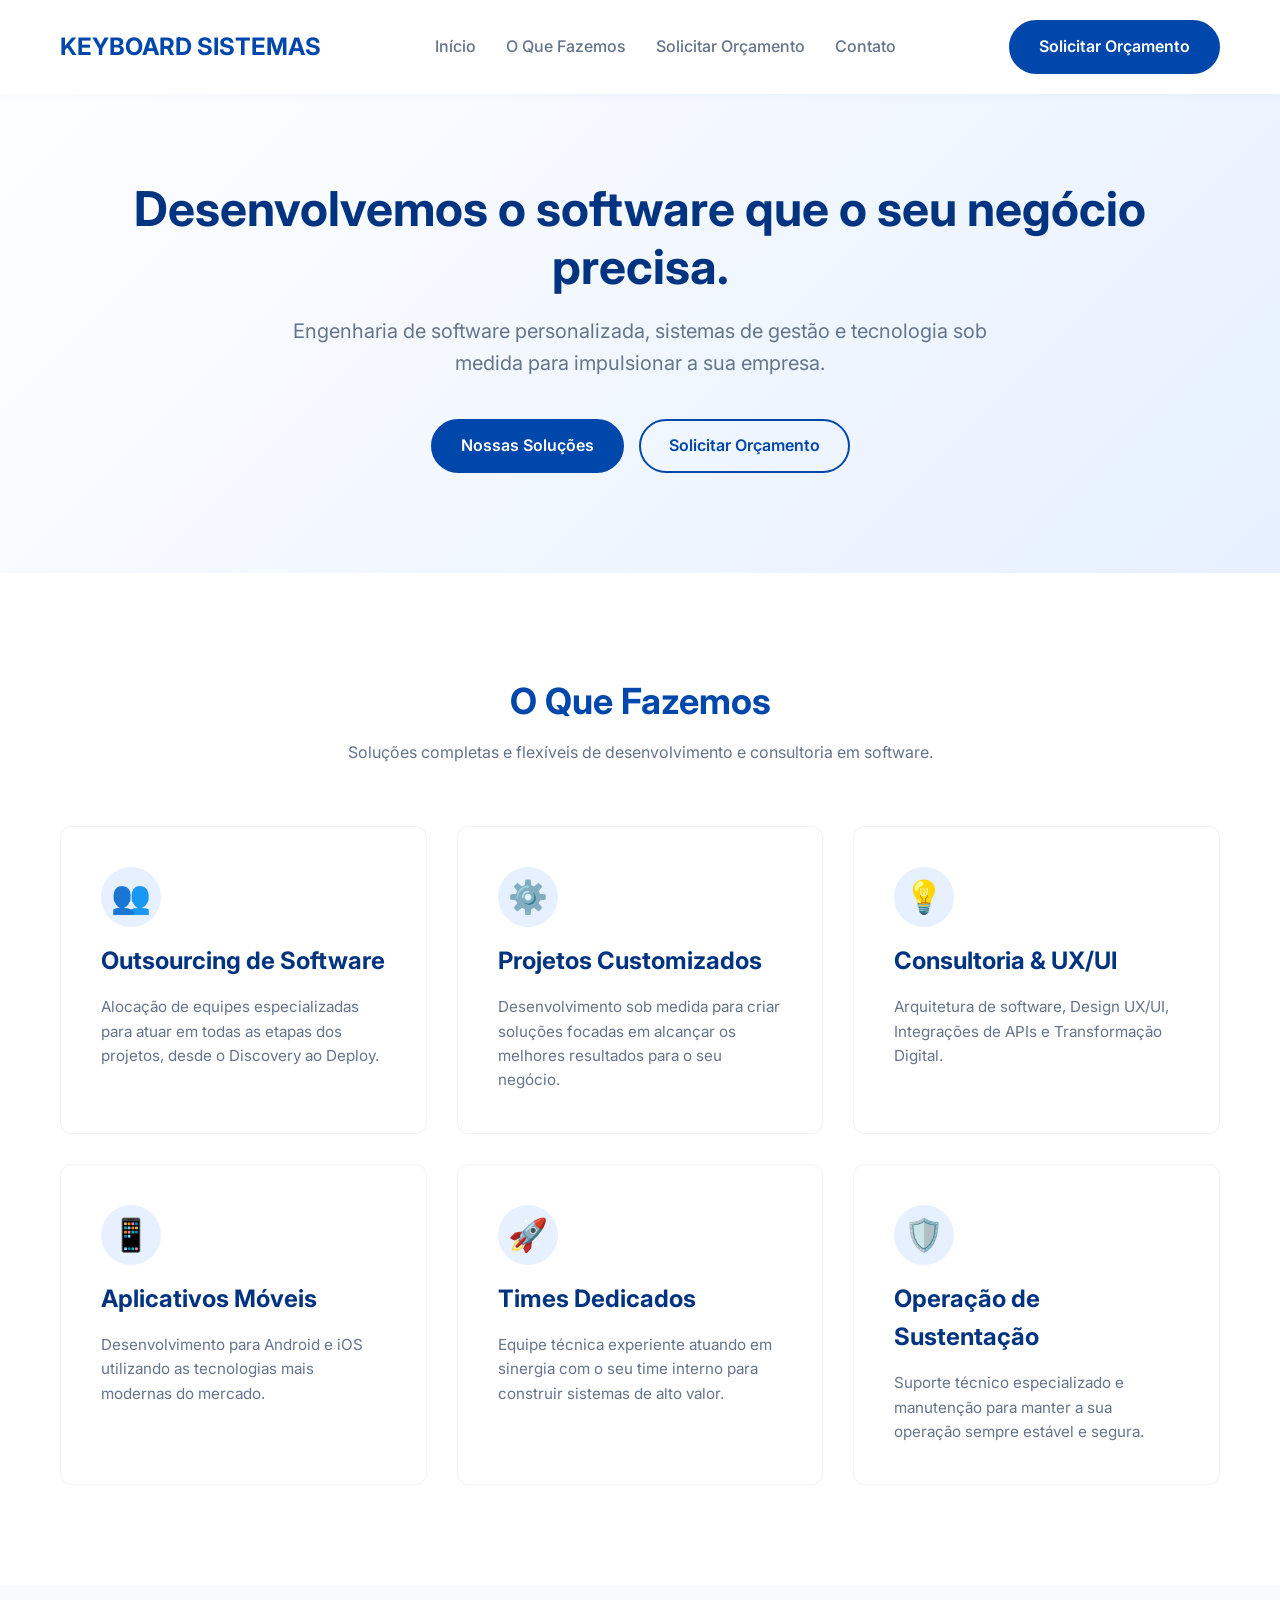
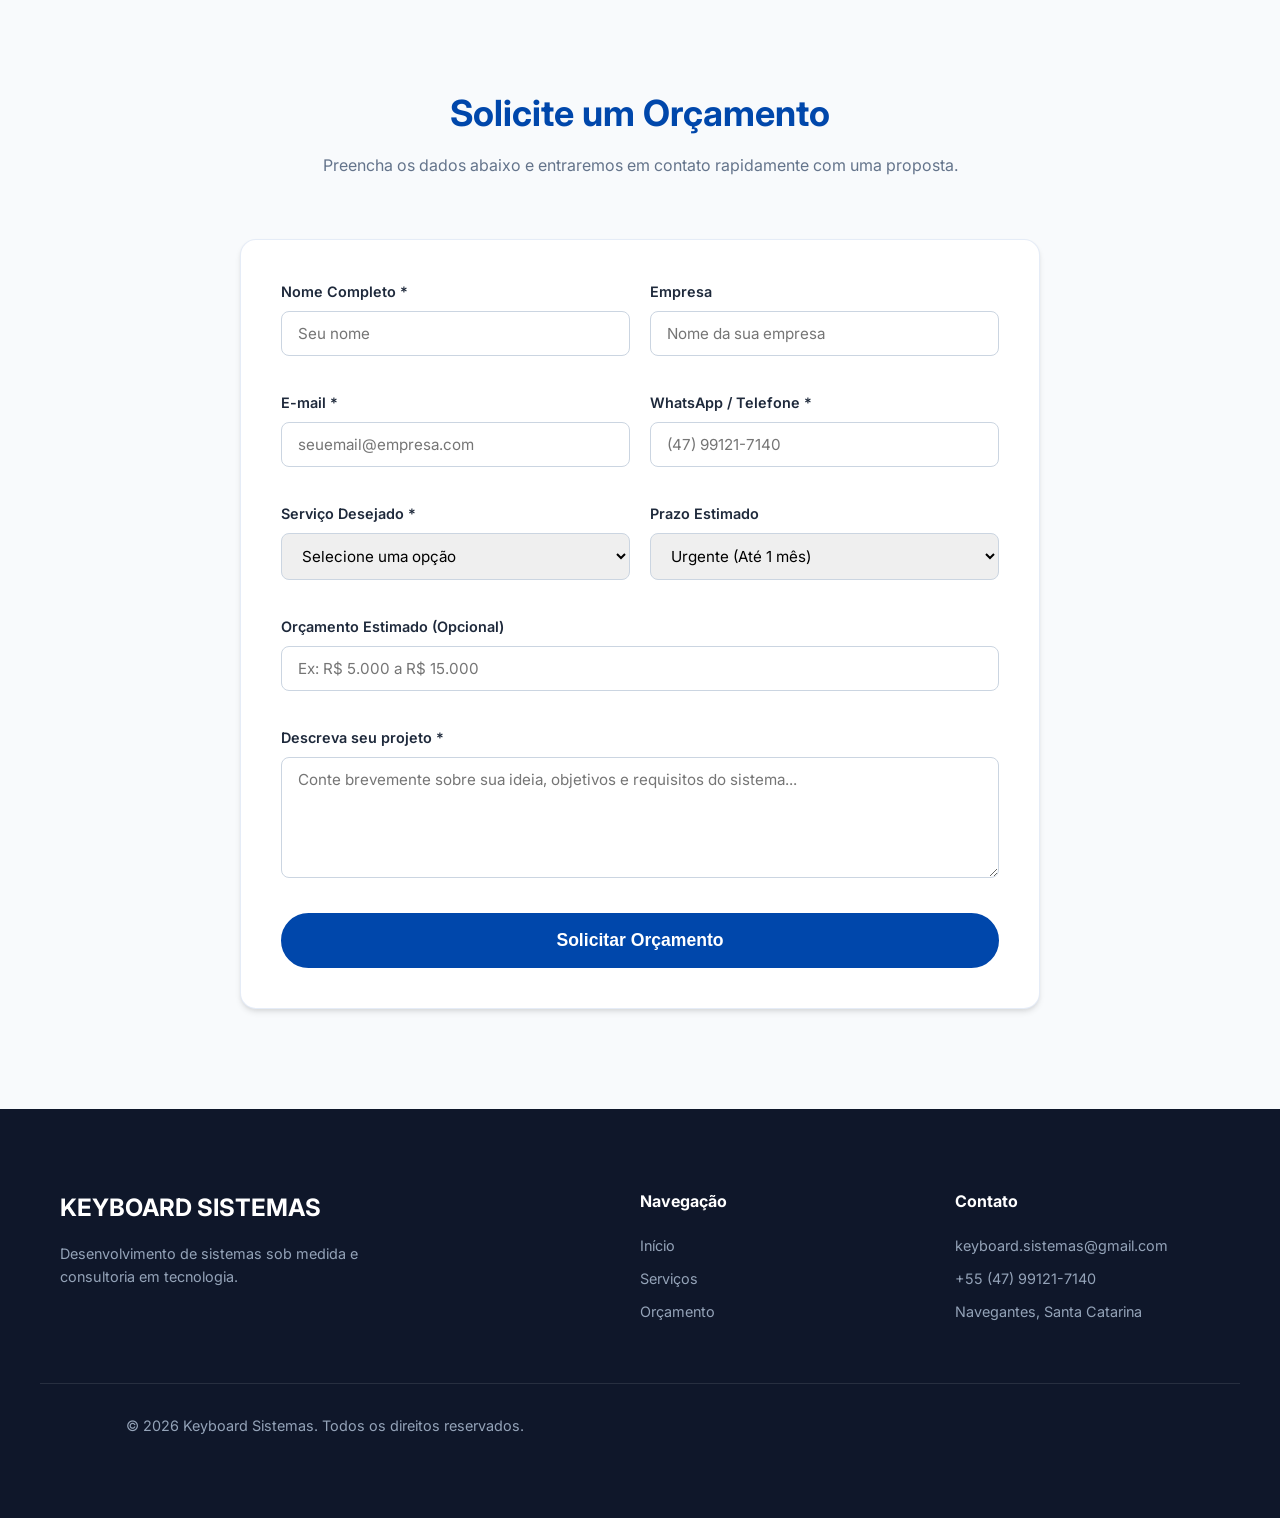
==== index.html @ e6716e38 "Update index.html" ====
<!DOCTYPE html>
<html lang="pt-BR">
<head>
    <meta charset="UTF-8">
    <meta name="viewport" content="width=device-width, initial-scale=1.0">
    <title>Keyboard Sistemas | Soluções em Software</title>
    <link href="https://fonts.googleapis.com/css2?family=Inter:wght@300;400;600;700&display=swap" rel="stylesheet">
    <style>
        :root {
            --primaria: #0047AB;
            --primaria-escura: #003380;
            --branca: #ffffff;
            --fundo-leve: #f8fafc;
            --texto-principal: #1e293b;
            --texto-secundario: #64748b;
            --sombra: 0 4px 6px -1px rgba(0, 0, 0, 0.1), 0 2px 4px -1px rgba(0, 0, 0, 0.06);
            --transicao: all 0.3s ease;
        }

        * { margin: 0; padding: 0; box-sizing: border-box; }
        html { scroll-behavior: smooth; }
        body { font-family: 'Inter', sans-serif; background-color: var(--branca); color: var(--texto-principal); line-height: 1.6; }
        a { text-decoration: none; color: inherit; transition: var(--transicao); }
        ul { list-style: none; }
        .container { max-width: 1200px; margin: 0 auto; padding: 0 20px; }

        /* Botões */
        .btn { display: inline-block; padding: 12px 28px; border-radius: 50px; font-weight: 600; text-align: center; cursor: pointer; transition: var(--transicao); border: none; }
        .btn-primario { background-color: var(--primaria); color: var(--branca); border: 2px solid var(--primaria); }
        .btn-primario:hover { background-color: var(--primaria-escura); border-color: var(--primaria-escura); transform: translateY(-2px); }
        .btn-secundario { background-color: transparent; color: var(--primaria); border: 2px solid var(--primaria); }
        .btn-secundario:hover { background-color: rgba(0, 71, 171, 0.05); }

        /* Header */
        header { background-color: var(--branca); padding: 20px 0; position: fixed; width: 100%; top: 0; z-index: 1000; box-shadow: 0 2px 10px rgba(0,0,0,0.03); }
        header .container { display: flex; justify-content: space-between; align-items: center; }
        .logo { font-size: 1.5rem; font-weight: 700; color: var(--primaria); }
        nav ul { display: flex; gap: 30px; }
        nav a { font-weight: 500; color: var(--texto-secundario); }
        nav a:hover { color: var(--primaria); }

        /* Hero */
        .hero { background: linear-gradient(135deg, var(--branca) 0%, #e6f0ff 100%); padding: 180px 0 100px; text-align: center; }
        .hero h1 { font-size: 3rem; font-weight: 700; color: var(--primaria-escura); margin-bottom: 20px; line-height: 1.2; }
        .hero p { font-size: 1.25rem; color: var(--texto-secundario); max-width: 700px; margin: 0 auto 40px; }
        .hero-btns { display: flex; gap: 15px; justify-content: center; }

        /* Serviços */
        .servicos { padding: 100px 0; }
        .section-header { text-align: center; margin-bottom: 60px; }
        .section-header h2 { font-size: 2.25rem; color: var(--primaria); margin-bottom: 10px; }
        .section-header p { color: var(--texto-secundario); }
        .servicos-grid { display: grid; grid-template-columns: repeat(auto-fit, minmax(300px, 1fr)); gap: 30px; }
        .servico-card { background-color: var(--branca); padding: 40px; border-radius: 12px; border: 1px solid rgba(0,0,0,0.05); transition: var(--transicao); }
        .servico-card:hover { box-shadow: var(--sombra); transform: translateY(-5px); border-color: var(--primaria); }
        .servico-card h3 { font-size: 1.5rem; color: var(--primaria-escura); margin-bottom: 15px; }
        .servico-card p { color: var(--texto-secundario); font-size: 0.95rem; }
        .icon-box { font-size: 2rem; margin-bottom: 15px; background: #e6f0ff; width: 60px; height: 60px; display: flex; align-items: center; justify-content: center; border-radius: 50%; }

        /* Formulário de Orçamento */
        .orcamento-section { background-color: var(--fundo-leve); padding: 100px 0; }
        .form-container { background: var(--branca); padding: 40px; border-radius: 16px; box-shadow: var(--sombra); max-width: 800px; margin: 0 auto; border: 1px solid rgba(0, 71, 171, 0.1); }
        .form-grid { display: grid; grid-template-columns: repeat(auto-fit, minmax(280px, 1fr)); gap: 20px; margin-bottom: 20px; }
        .form-group { display: flex; flex-direction: column; margin-bottom: 15px; }
        .form-group.full-width { grid-column: 1 / -1; }
        .form-group label { font-size: 0.9rem; font-weight: 600; color: var(--texto-principal); margin-bottom: 8px; }
        .form-group input, .form-group select, .form-group textarea { width: 100%; padding: 12px 16px; border: 1px solid #cbd5e1; border-radius: 8px; font-family: inherit; font-size: 0.95rem; outline: none; transition: var(--transicao); }
        .form-group input:focus, .form-group select:focus, .form-group textarea:focus { border-color: var(--primaria); box-shadow: 0 0 0 3px rgba(0, 71, 171, 0.15); }
        .btn-submit { width: 100%; padding: 15px; font-size: 1.1rem; }

        /* Rodapé */
        footer { background-color: #0f172a; padding: 80px 0 30px; color: #94a3b8; font-size: 0.9rem; }
        footer .container { display: grid; grid-template-columns: 2fr 1fr 1fr; gap: 50px; margin-bottom: 50px; }
        .footer-col h4 { color: var(--branca); margin-bottom: 20px; font-size: 1rem; }
        .footer-col ul li { margin-bottom: 10px; }
        .footer-col a:hover { color: var(--branca); }
        .copy { text-align: center; border-top: 1px solid rgba(255,255,255,0.1); padding-top: 30px; }

        @media (max-width: 768px) {
            .hero h1 { font-size: 2.25rem; }
            nav { display: none; }
            footer .container { grid-template-columns: 1fr; gap: 30px; text-align: center; }
        }
    </style>
</head>
<body>

    <!-- CABEÇALHO -->
    <header>
        <div class="container">
            <a href="#" class="logo">KEYBOARD SISTEMAS</a>
            <nav>
                <ul>
                    <li><a href="#inicio">Início</a></li>
                    <li><a href="#servicos">O Que Fazemos</a></li>
                    <li><a href="#orcamento">Solicitar Orçamento</a></li>
                    <li><a href="#contato">Contato</a></li>
                </ul>
            </nav>
            <a href="#orcamento" class="btn btn-primario">Solicitar Orçamento</a>
        </div>
    </header>

    <!-- HERO SECTION -->
    <section id="inicio" class="hero">
        <div class="container">
            <h1>Desenvolvemos o software que o seu negócio precisa.</h1>
            <p>Engenharia de software personalizada, sistemas de gestão e tecnologia sob medida para impulsionar a sua empresa.</p>
            <div class="hero-btns">
                <a href="#servicos" class="btn btn-primario">Nossas Soluções</a>
                <a href="#orcamento" class="btn btn-secundario">Solicitar Orçamento</a>
            </div>
        </div>
    </section>

    <!-- SERVIÇOS -->
    <section id="servicos" class="servicos">
        <div class="container">
            <div class="section-header">
                <h2>O Que Fazemos</h2>
                <p>Soluções completas e flexíveis de desenvolvimento e consultoria em software.</p>
            </div>
            <div class="servicos-grid">
                <div class="servico-card">
                    <div class="icon-box">👥</div>
                    <h3>Outsourcing de Software</h3>
                    <p>Alocação de equipes especializadas para atuar em todas as etapas dos projetos, desde o Discovery ao Deploy.</p>
                </div>
                <div class="servico-card">
                    <div class="icon-box">⚙️</div>
                    <h3>Projetos Customizados</h3>
                    <p>Desenvolvimento sob medida para criar soluções focadas em alcançar os melhores resultados para o seu negócio.</p>
                </div>
                <div class="servico-card">
                    <div class="icon-box">💡</div>
                    <h3>Consultoria & UX/UI</h3>
                    <p>Arquitetura de software, Design UX/UI, Integrações de APIs e Transformação Digital.</p>
                </div>
                <div class="servico-card">
                    <div class="icon-box">📱</div>
                    <h3>Aplicativos Móveis</h3>
                    <p>Desenvolvimento para Android e iOS utilizando as tecnologias mais modernas do mercado.</p>
                </div>
                <div class="servico-card">
                    <div class="icon-box">🚀</div>
                    <h3>Times Dedicados</h3>
                    <p>Equipe técnica experiente atuando em sinergia com o seu time interno para construir sistemas de alto valor.</p>
                </div>
                <div class="servico-card">
                    <div class="icon-box">🛡️</div>
                    <h3>Operação de Sustentação</h3>
                    <p>Suporte técnico especializado e manutenção para manter a sua operação sempre estável e segura.</p>
                </div>
            </div>
        </div>
    </section>

    <!-- FORMULÁRIO DE ORÇAMENTO -->
    <section id="orcamento" class="orcamento-section">
        <div class="container">
            <div class="section-header">
                <h2>Solicite um Orçamento</h2>
                <p>Preencha os dados abaixo e entraremos em contato rapidamente com uma proposta.</p>
            </div>
            
            <div class="form-container">
                <!-- FORMULÁRIO INTEGRADO COM FORMSUBMIT -->
                <form id="contactForm" action="https://formsubmit.co/keyboard.sistemas@gmail.com" method="POST">
                    
                    <!-- Configurações do FormSubmit -->
                    <input type="hidden" name="_subject" value="Novo Orçamento - Keyboard Sistemas">
                    <input type="hidden" name="_next" value="https://SEU-USUARIO.github.io/REPOSITORIO/obrigado.html">
                    <input type="hidden" name="_captcha" value="false">
                    <!-- Proteção contra Spam (Honeypot) -->
                    <input type="text" name="_honey" style="display:none">

                    <div class="form-grid">
                        <div class="form-group">
                            <label for="nome">Nome Completo *</label>
                            <input type="text" id="nome" name="Nome" required placeholder="Seu nome">
                        </div>

                        <div class="form-group">
                            <label for="empresa">Empresa</label>
                            <input type="text" id="empresa" name="Empresa" placeholder="Nome da sua empresa">
                        </div>

                        <div class="form-group">
                            <label for="email">E-mail *</label>
                            <input type="email" id="email" name="Email" required placeholder="seuemail@empresa.com">
                        </div>

                        <div class="form-group">
                            <label for="whatsapp">WhatsApp / Telefone *</label>
                            <input type="tel" id="whatsapp" name="WhatsApp" required placeholder="(47) 99121-7140">
                        </div>

                        <div class="form-group">
                            <label for="servico">Serviço Desejado *</label>
                            <select id="servico" name="Servico_Desejado" required>
                                <option value="" disabled selected>Selecione uma opção</option>
                                <option value="Outsourcing de Software">Outsourcing de Software</option>
                                <option value="Projetos Customizados">Projetos Customizados</option>
                                <option value="Consultoria & UX/UI">Consultoria & UX/UI</option>
                                <option value="Aplicativos Móveis">Aplicativos Móveis</option>
                                <option value="Times Dedicados">Times Dedicados</option>
                                <option value="Operação de Sustentação">Operação de Sustentação</option>
                            </select>
                        </div>

                        <div class="form-group">
                            <label for="prazo">Prazo Estimado</label>
                            <select id="prazo" name="Prazo">
                                <option value="Urgente (Até 1 mês)">Urgente (Até 1 mês)</option>
                                <option value="1 a 3 meses">1 a 3 meses</option>
                                <option value="Mais de 3 meses">Mais de 3 meses</option>
                                <option value="Ainda estou avaliando">Ainda estou avaliando</option>
                            </select>
                        </div>

                        <div class="form-group full-width">
                            <label for="orcamento_estimado">Orçamento Estimado (Opcional)</label>
                            <input type="text" id="orcamento_estimado" name="Orcamento_Estimado" placeholder="Ex: R$ 5.000 a R$ 15.000">
                        </div>

                        <div class="form-group full-width">
                            <label for="descricao">Descreva seu projeto *</label>
                            <textarea id="descricao" name="Descricao_Projeto" rows="5" required placeholder="Conte brevemente sobre sua ideia, objetivos e requisitos do sistema..."></textarea>
                        </div>
                    </div>

                    <button type="submit" id="submitBtn" class="btn btn-primario btn-submit">Solicitar Orçamento</button>
                </form>
            </div>
        </div>
    </section>

    <!-- RODAPÉ -->
    <footer id="contato">
        <div class="container">
            <div class="footer-col">
                <a href="#" class="logo" style="color:#fff;">KEYBOARD SISTEMAS</a>
                <p style="margin-top: 15px; max-width: 300px;">Desenvolvimento de sistemas sob medida e consultoria em tecnologia.</p>
            </div>
            <div class="footer-col">
                <h4>Navegação</h4>
                <ul>
                    <li><a href="#inicio">Início</a></li>
                    <li><a href="#servicos">Serviços</a></li>
                    <li><a href="#orcamento">Orçamento</a></li>
                </ul>
            </div>
            <div class="footer-col">
                <h4>Contato</h4>
                <ul>
                    <li>keyboard.sistemas@gmail.com</li>
                    <li>+55 (47) 99121-7140</li>
                    <li>Navegantes, Santa Catarina</li>
                </ul>
            </div>
        </div>
        <div class="copy container">
            <p>&copy; 2026 Keyboard Sistemas. Todos os direitos reservados.</p>
        </div>
    </footer>

    <!-- SCRIPT DE ENVIO -->
    <script>
        const form = document.getElementById('contactForm');
        const submitBtn = document.getElementById('submitBtn');

        form.addEventListener('submit', function() {
            submitBtn.innerText = 'Enviando...';
            submitBtn.disabled = true;
            submitBtn.style.opacity = '0.7';
        });
    </script>
</body>
</html>
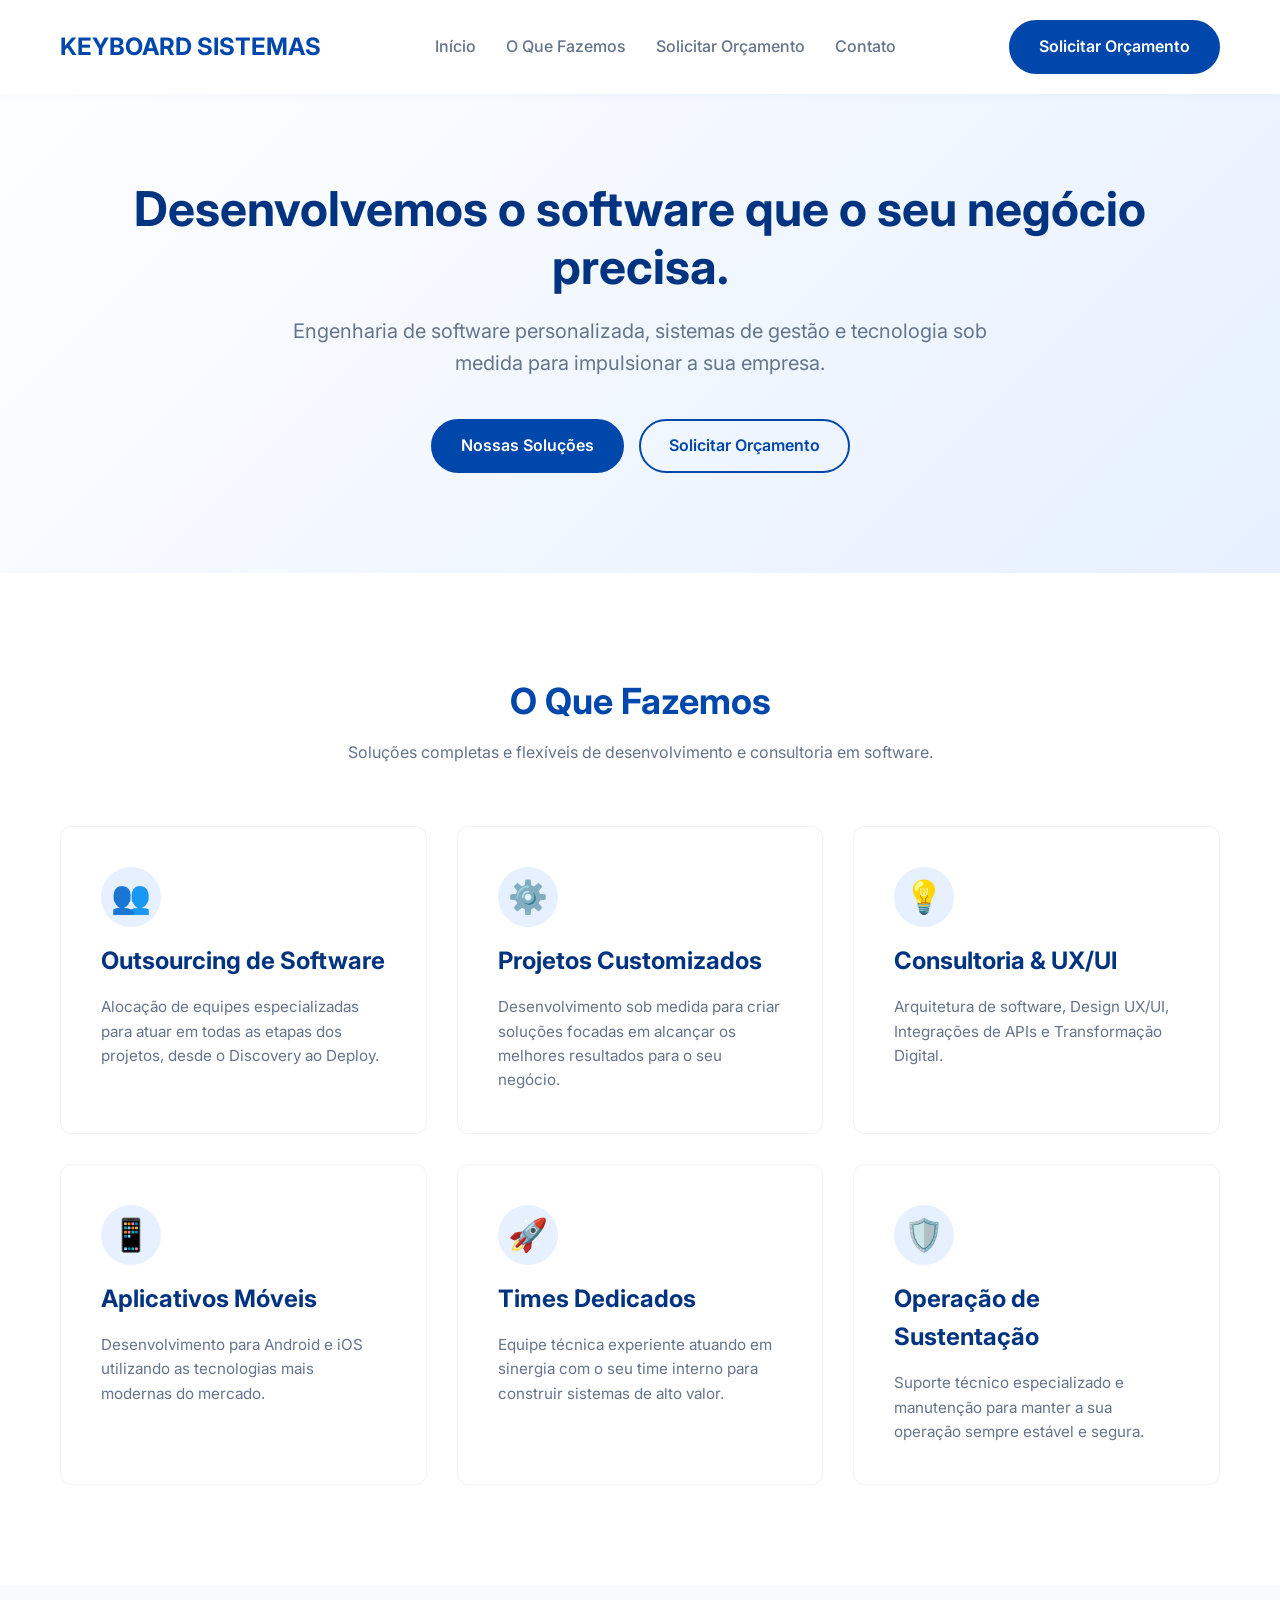
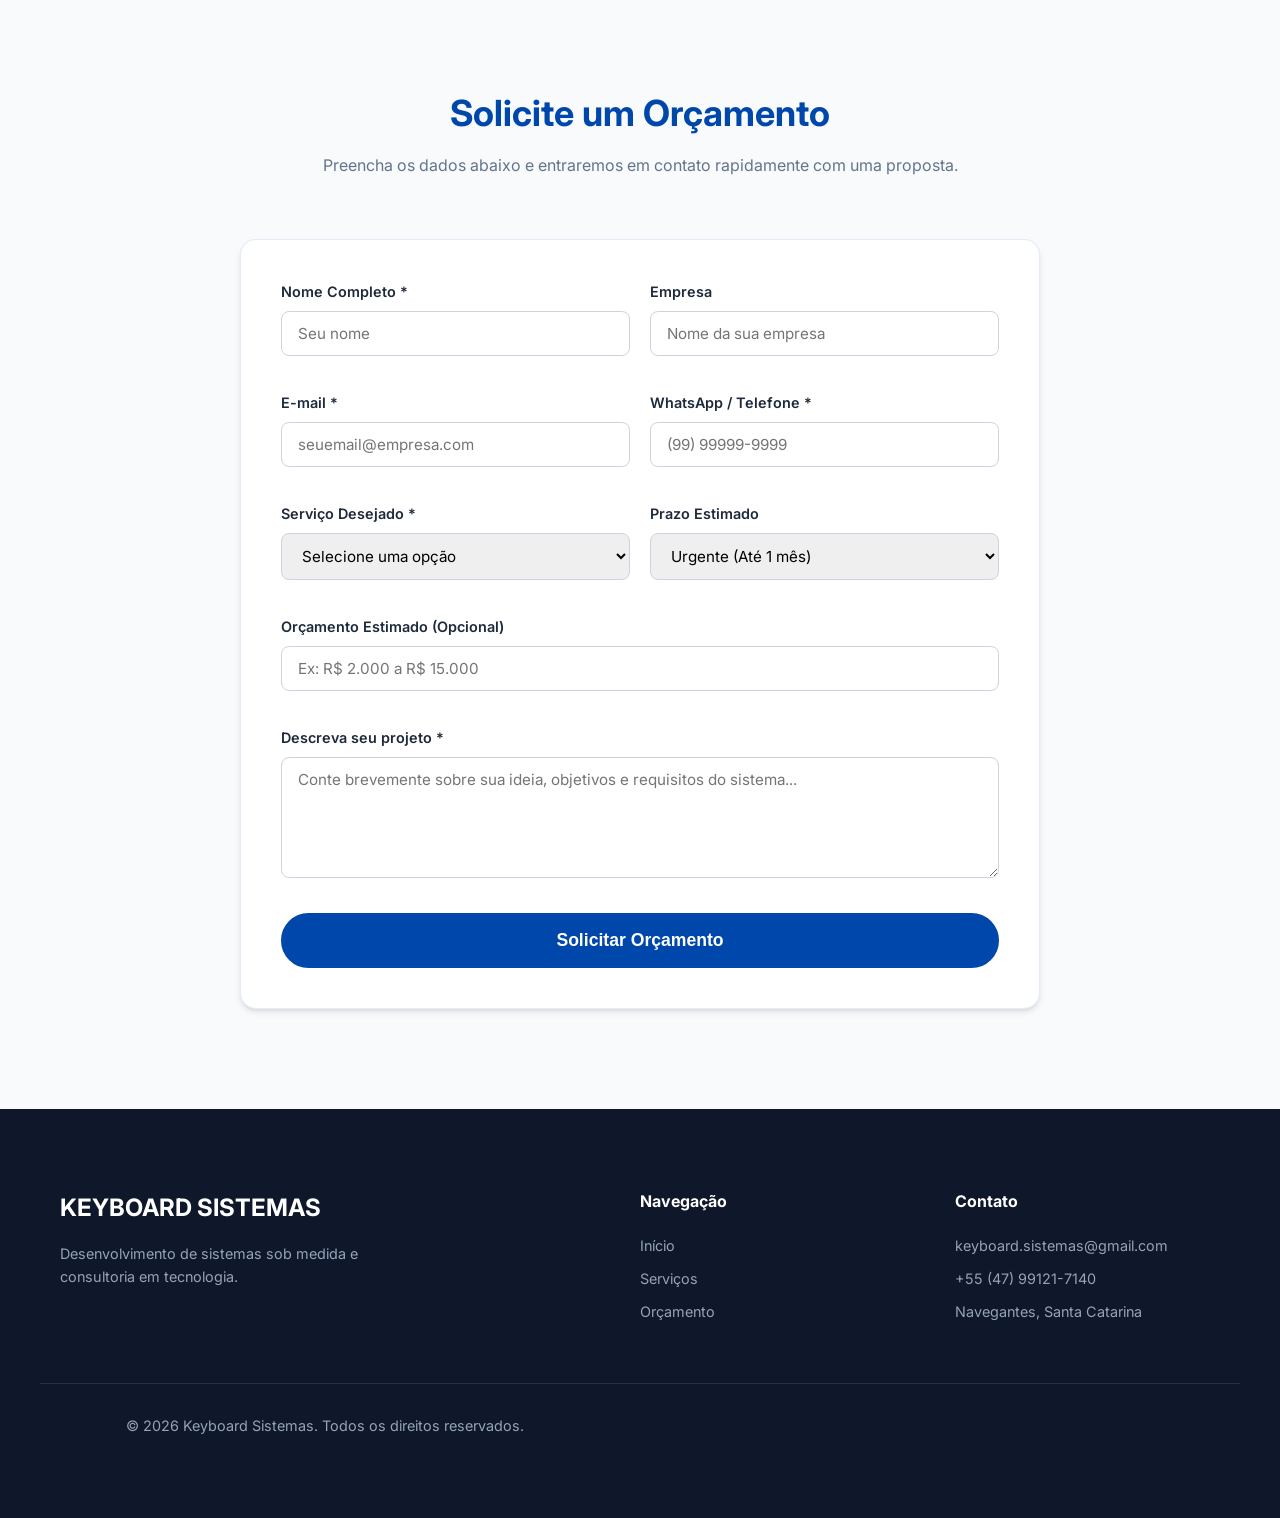
==== commit 693a393b: "Update index.html" ====
--- a/index.html
+++ b/index.html
@@ -192,7 +192,7 @@
 
                         <div class="form-group">
                             <label for="whatsapp">WhatsApp / Telefone *</label>
-                            <input type="tel" id="whatsapp" name="WhatsApp" required placeholder="(47) 99121-7140">
+                            <input type="tel" id="whatsapp" name="WhatsApp" required placeholder="(99) 99999-9999">
                         </div>
 
                         <div class="form-group">
@@ -220,7 +220,7 @@
 
                         <div class="form-group full-width">
                             <label for="orcamento_estimado">Orçamento Estimado (Opcional)</label>
-                            <input type="text" id="orcamento_estimado" name="Orcamento_Estimado" placeholder="Ex: R$ 5.000 a R$ 15.000">
+                            <input type="text" id="orcamento_estimado" name="Orcamento_Estimado" placeholder="Ex: R$ 2.000 a R$ 15.000">
                         </div>
 
                         <div class="form-group full-width">
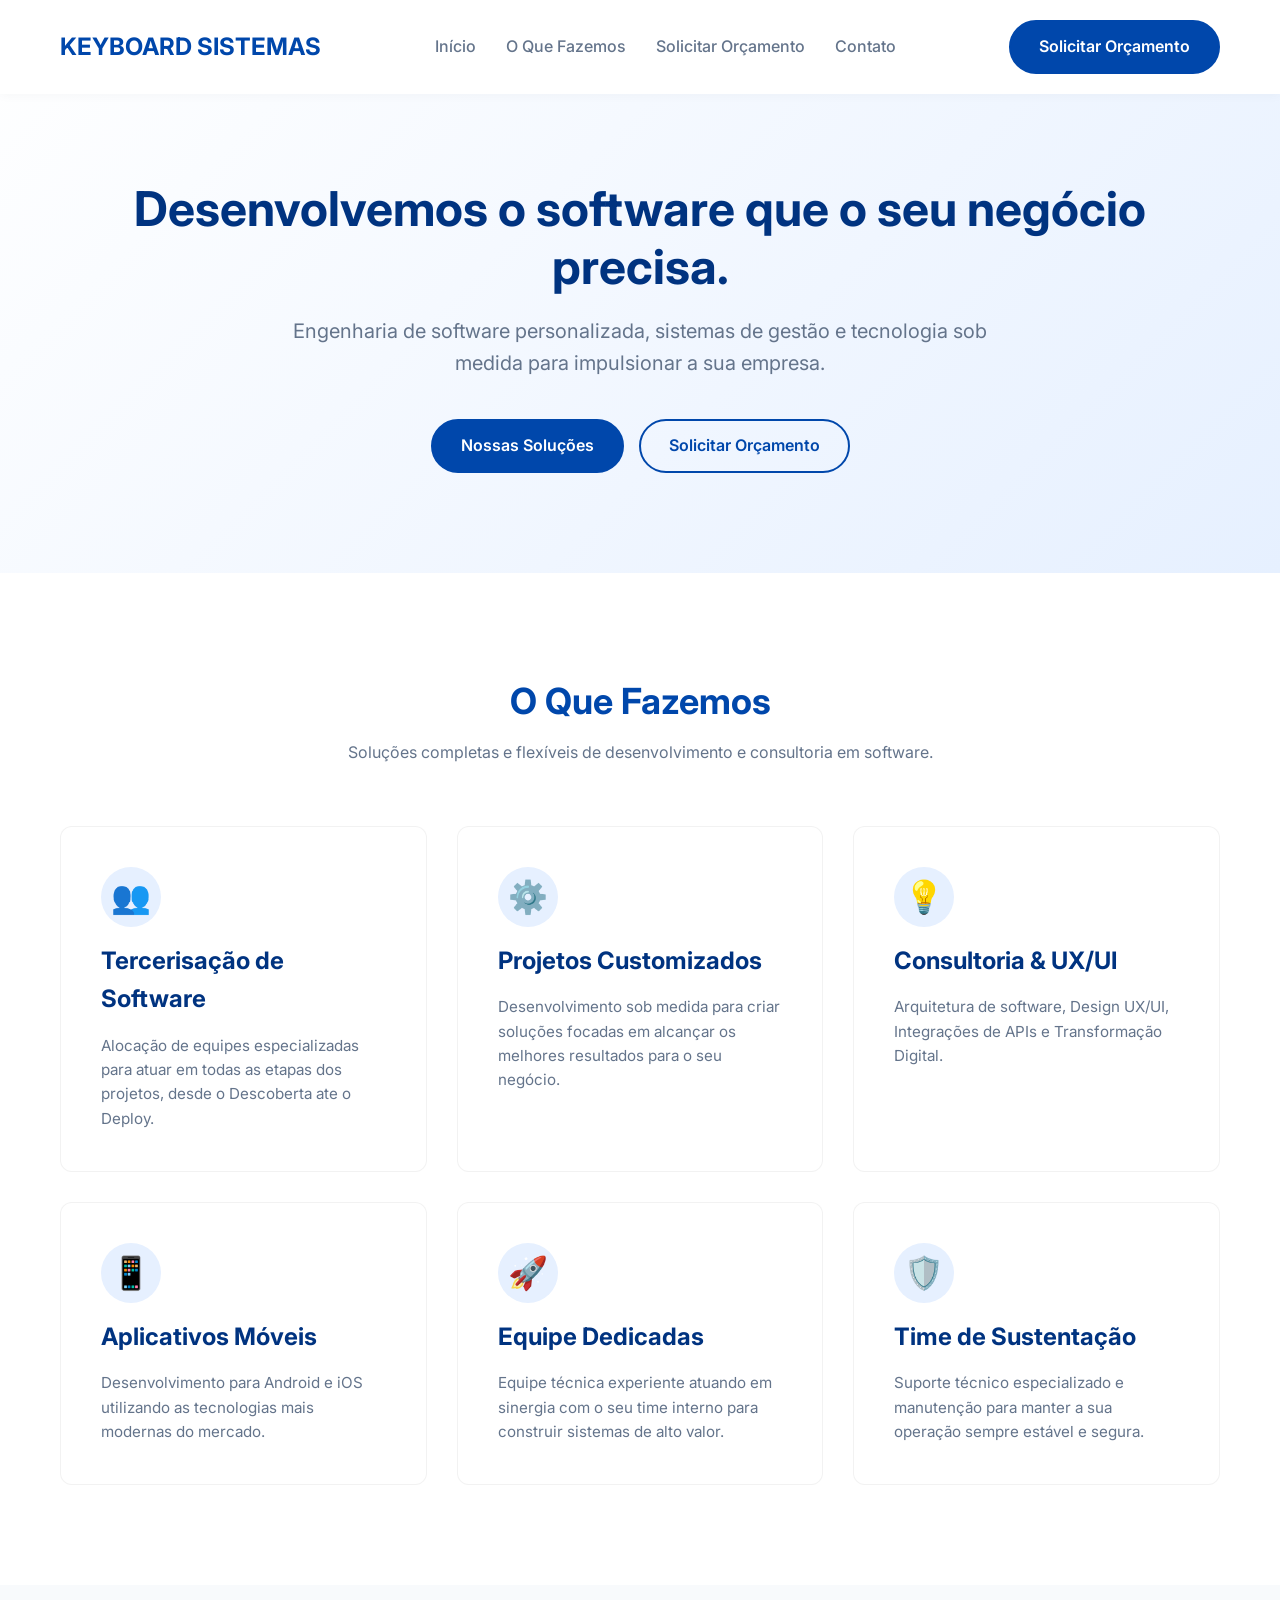
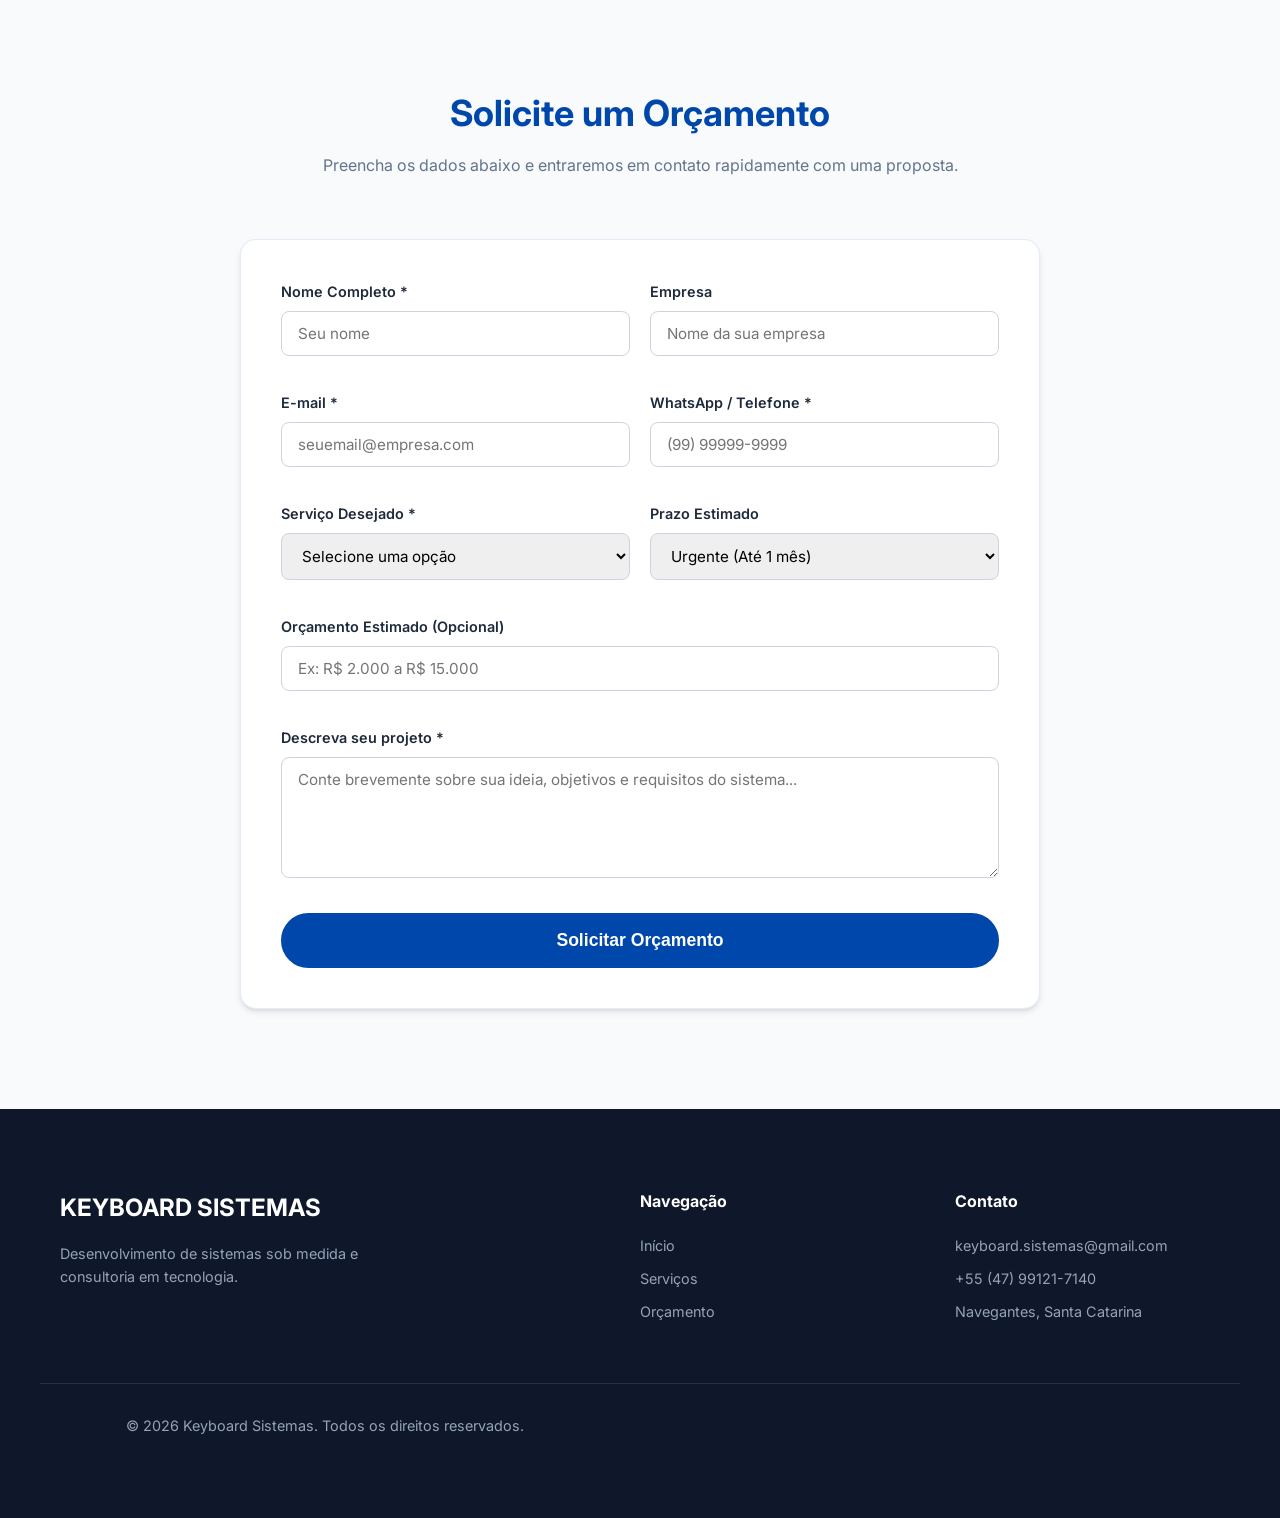
==== commit d7b7d6c7: "Update index.html" ====
--- a/index.html
+++ b/index.html
@@ -123,8 +123,8 @@
             <div class="servicos-grid">
                 <div class="servico-card">
                     <div class="icon-box">👥</div>
-                    <h3>Outsourcing de Software</h3>
-                    <p>Alocação de equipes especializadas para atuar em todas as etapas dos projetos, desde o Discovery ao Deploy.</p>
+                    <h3>Tercerisação de Software</h3>
+                    <p>Alocação de equipes especializadas para atuar em todas as etapas dos projetos, desde o Descoberta ate o Deploy.</p>
                 </div>
                 <div class="servico-card">
                     <div class="icon-box">⚙️</div>
@@ -143,12 +143,12 @@
                 </div>
                 <div class="servico-card">
                     <div class="icon-box">🚀</div>
-                    <h3>Times Dedicados</h3>
+                    <h3>Equipe Dedicadas</h3>
                     <p>Equipe técnica experiente atuando em sinergia com o seu time interno para construir sistemas de alto valor.</p>
                 </div>
                 <div class="servico-card">
                     <div class="icon-box">🛡️</div>
-                    <h3>Operação de Sustentação</h3>
+                    <h3>Time de Sustentação</h3>
                     <p>Suporte técnico especializado e manutenção para manter a sua operação sempre estável e segura.</p>
                 </div>
             </div>
@@ -169,7 +169,7 @@
                     
                     <!-- Configurações do FormSubmit -->
                     <input type="hidden" name="_subject" value="Novo Orçamento - Keyboard Sistemas">
-                    <input type="hidden" name="_next" value="https://SEU-USUARIO.github.io/REPOSITORIO/obrigado.html">
+                    <input type="hidden" name="_next" value="https://rodrigokeyboard.github.io/keyboard-sistemas/obrigado.html">
                     <input type="hidden" name="_captcha" value="false">
                     <!-- Proteção contra Spam (Honeypot) -->
                     <input type="text" name="_honey" style="display:none">
@@ -199,12 +199,12 @@
                             <label for="servico">Serviço Desejado *</label>
                             <select id="servico" name="Servico_Desejado" required>
                                 <option value="" disabled selected>Selecione uma opção</option>
-                                <option value="Outsourcing de Software">Outsourcing de Software</option>
+                                <option value="Tercerização de Software">Tercerização de Software</option>
                                 <option value="Projetos Customizados">Projetos Customizados</option>
                                 <option value="Consultoria & UX/UI">Consultoria & UX/UI</option>
                                 <option value="Aplicativos Móveis">Aplicativos Móveis</option>
-                                <option value="Times Dedicados">Times Dedicados</option>
-                                <option value="Operação de Sustentação">Operação de Sustentação</option>
+                                <option value="Criaçao de Site">Criaçao de site</option>
+                                <option value="Time de Sustentação">Time de Sustentação</option>
                             </select>
                         </div>
 
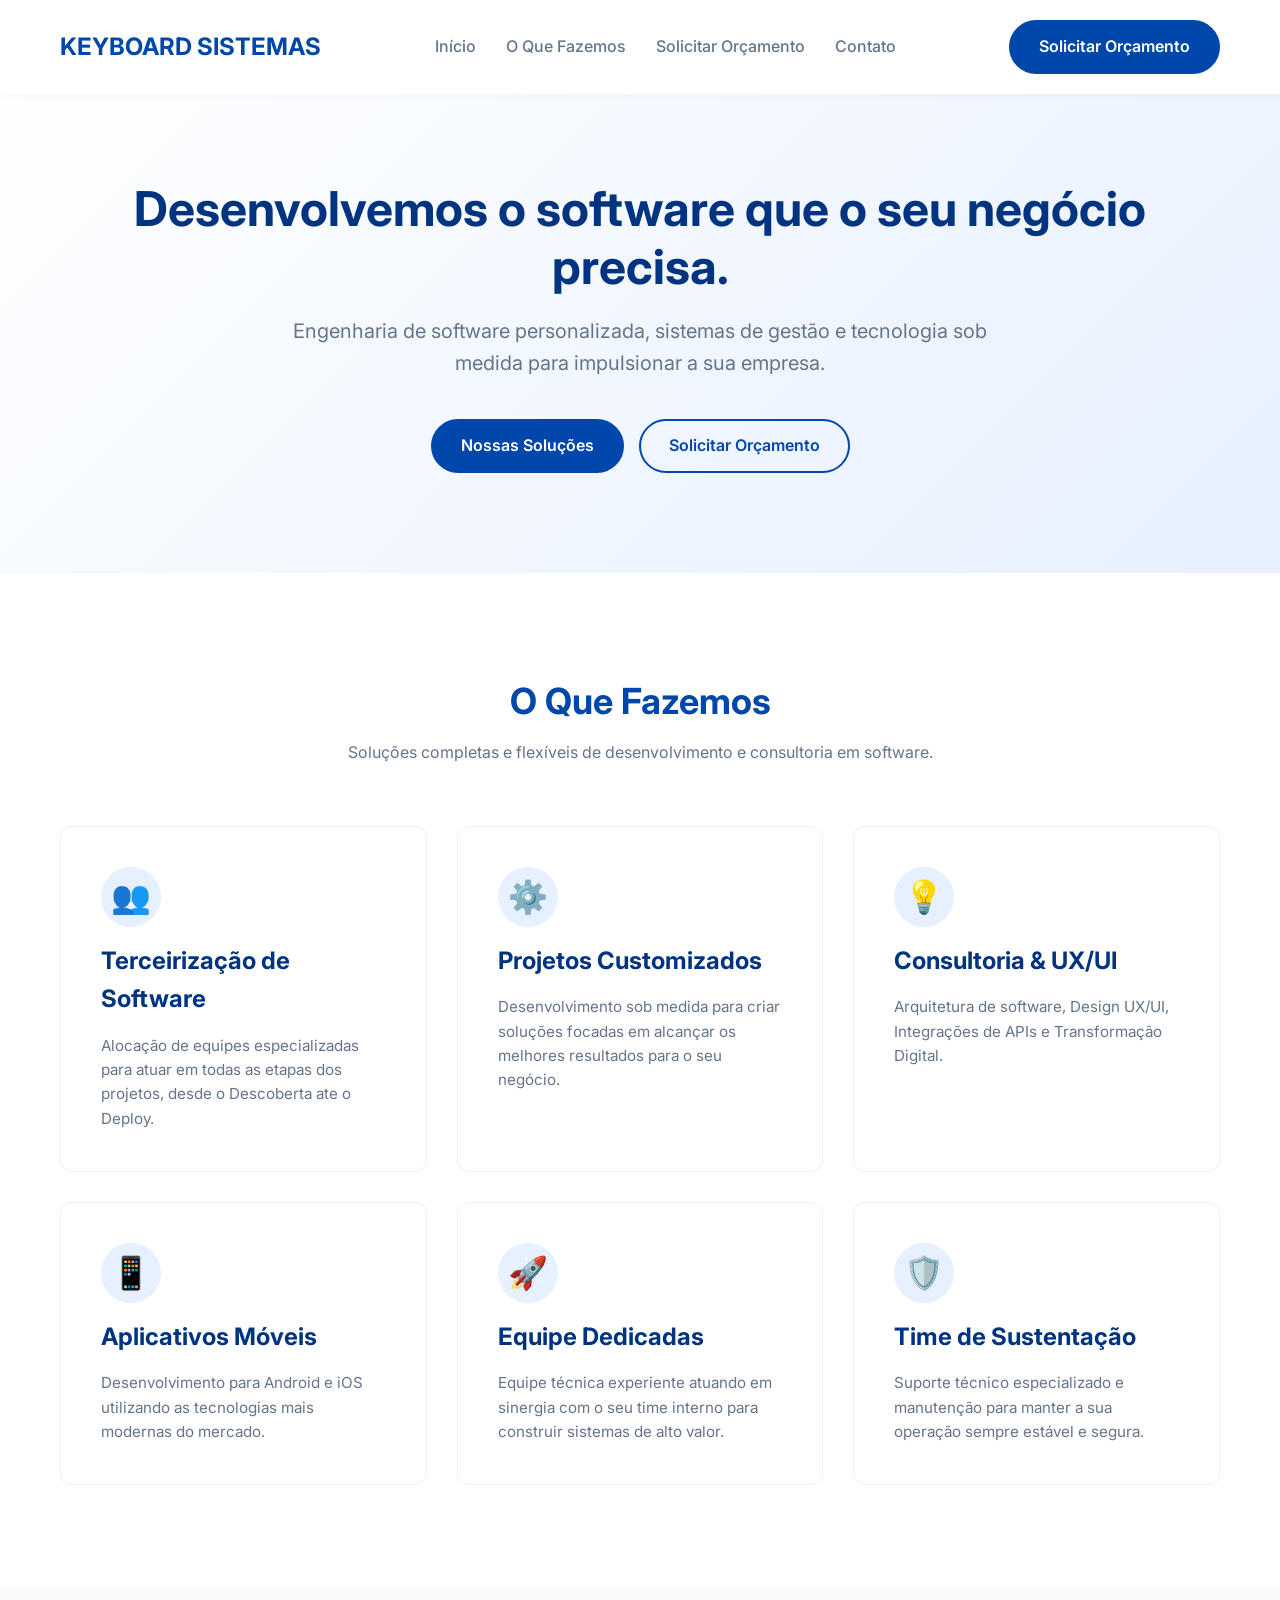
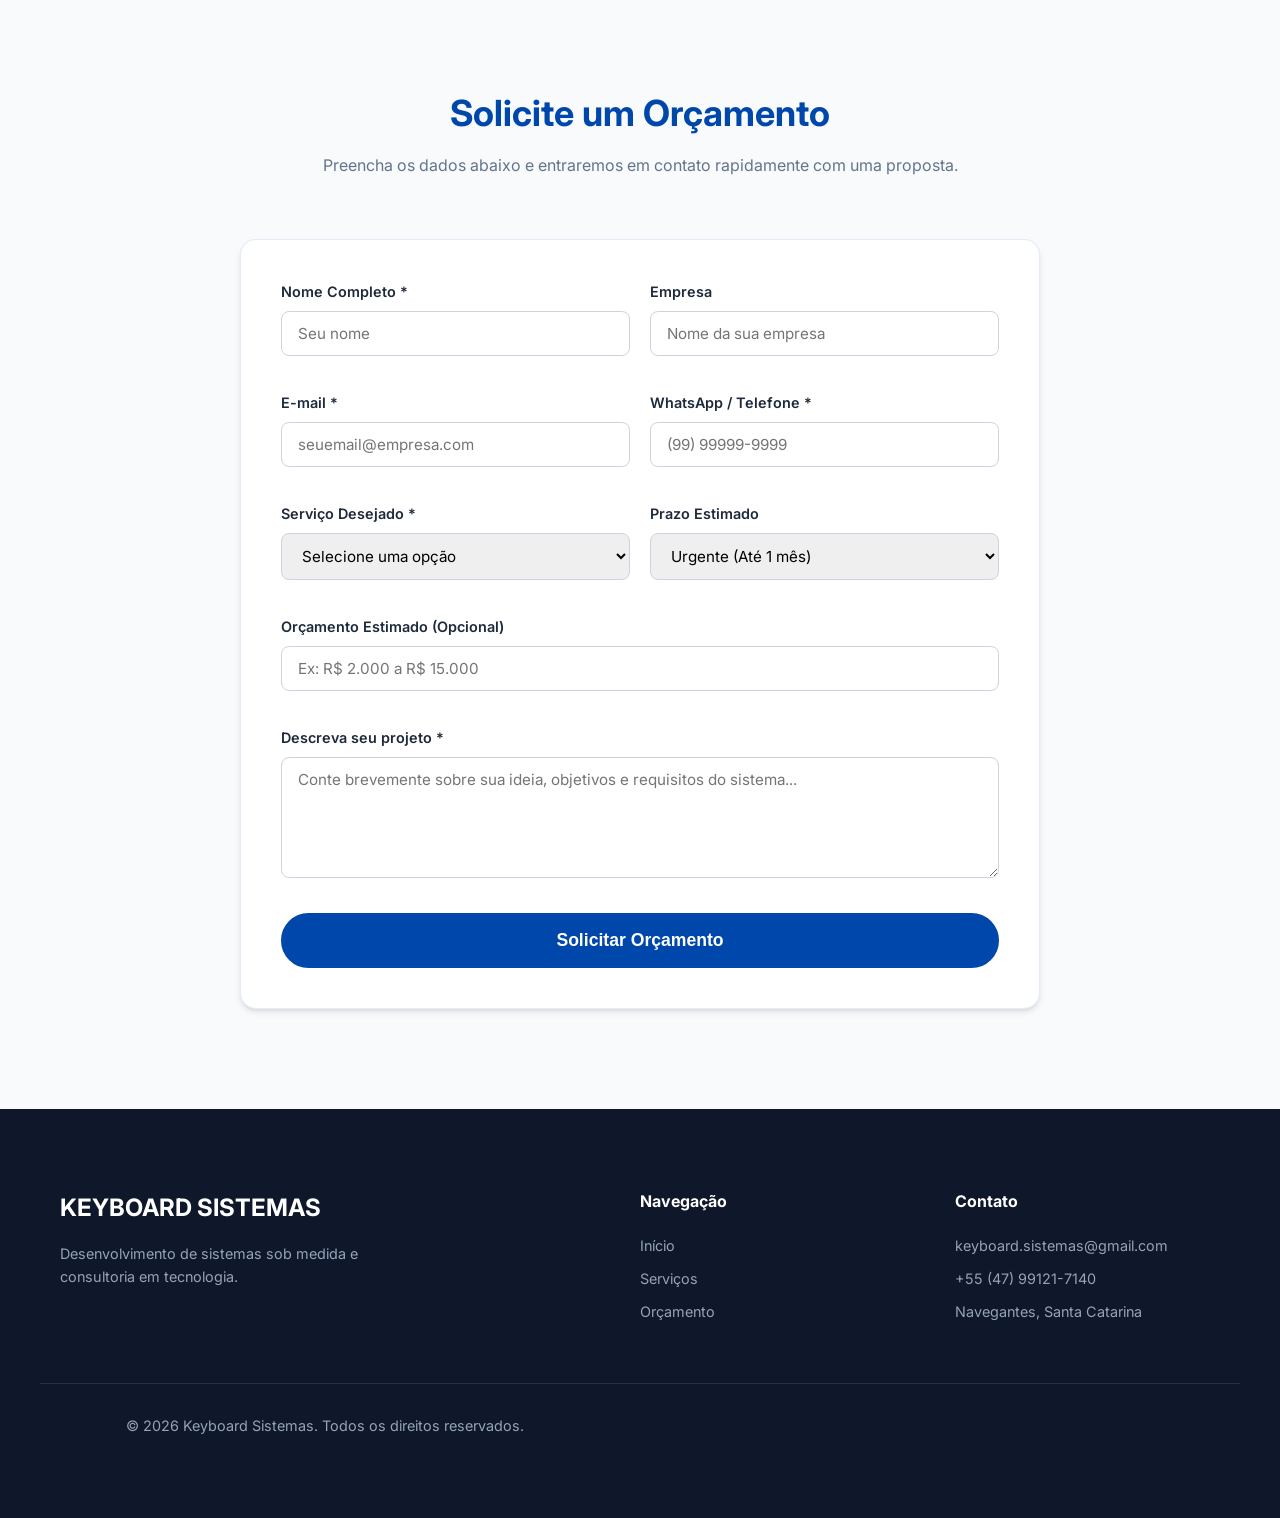
==== commit 797474bc: "Update index.html" ====
--- a/index.html
+++ b/index.html
@@ -123,7 +123,7 @@
             <div class="servicos-grid">
                 <div class="servico-card">
                     <div class="icon-box">👥</div>
-                    <h3>Tercerisação de Software</h3>
+                    <h3>Terceirização de Software</h3>
                     <p>Alocação de equipes especializadas para atuar em todas as etapas dos projetos, desde o Descoberta ate o Deploy.</p>
                 </div>
                 <div class="servico-card">
@@ -199,7 +199,7 @@
                             <label for="servico">Serviço Desejado *</label>
                             <select id="servico" name="Servico_Desejado" required>
                                 <option value="" disabled selected>Selecione uma opção</option>
-                                <option value="Tercerização de Software">Tercerização de Software</option>
+                                <option value="Terceirização de Software">Terceirização de Software</option>
                                 <option value="Projetos Customizados">Projetos Customizados</option>
                                 <option value="Consultoria & UX/UI">Consultoria & UX/UI</option>
                                 <option value="Aplicativos Móveis">Aplicativos Móveis</option>
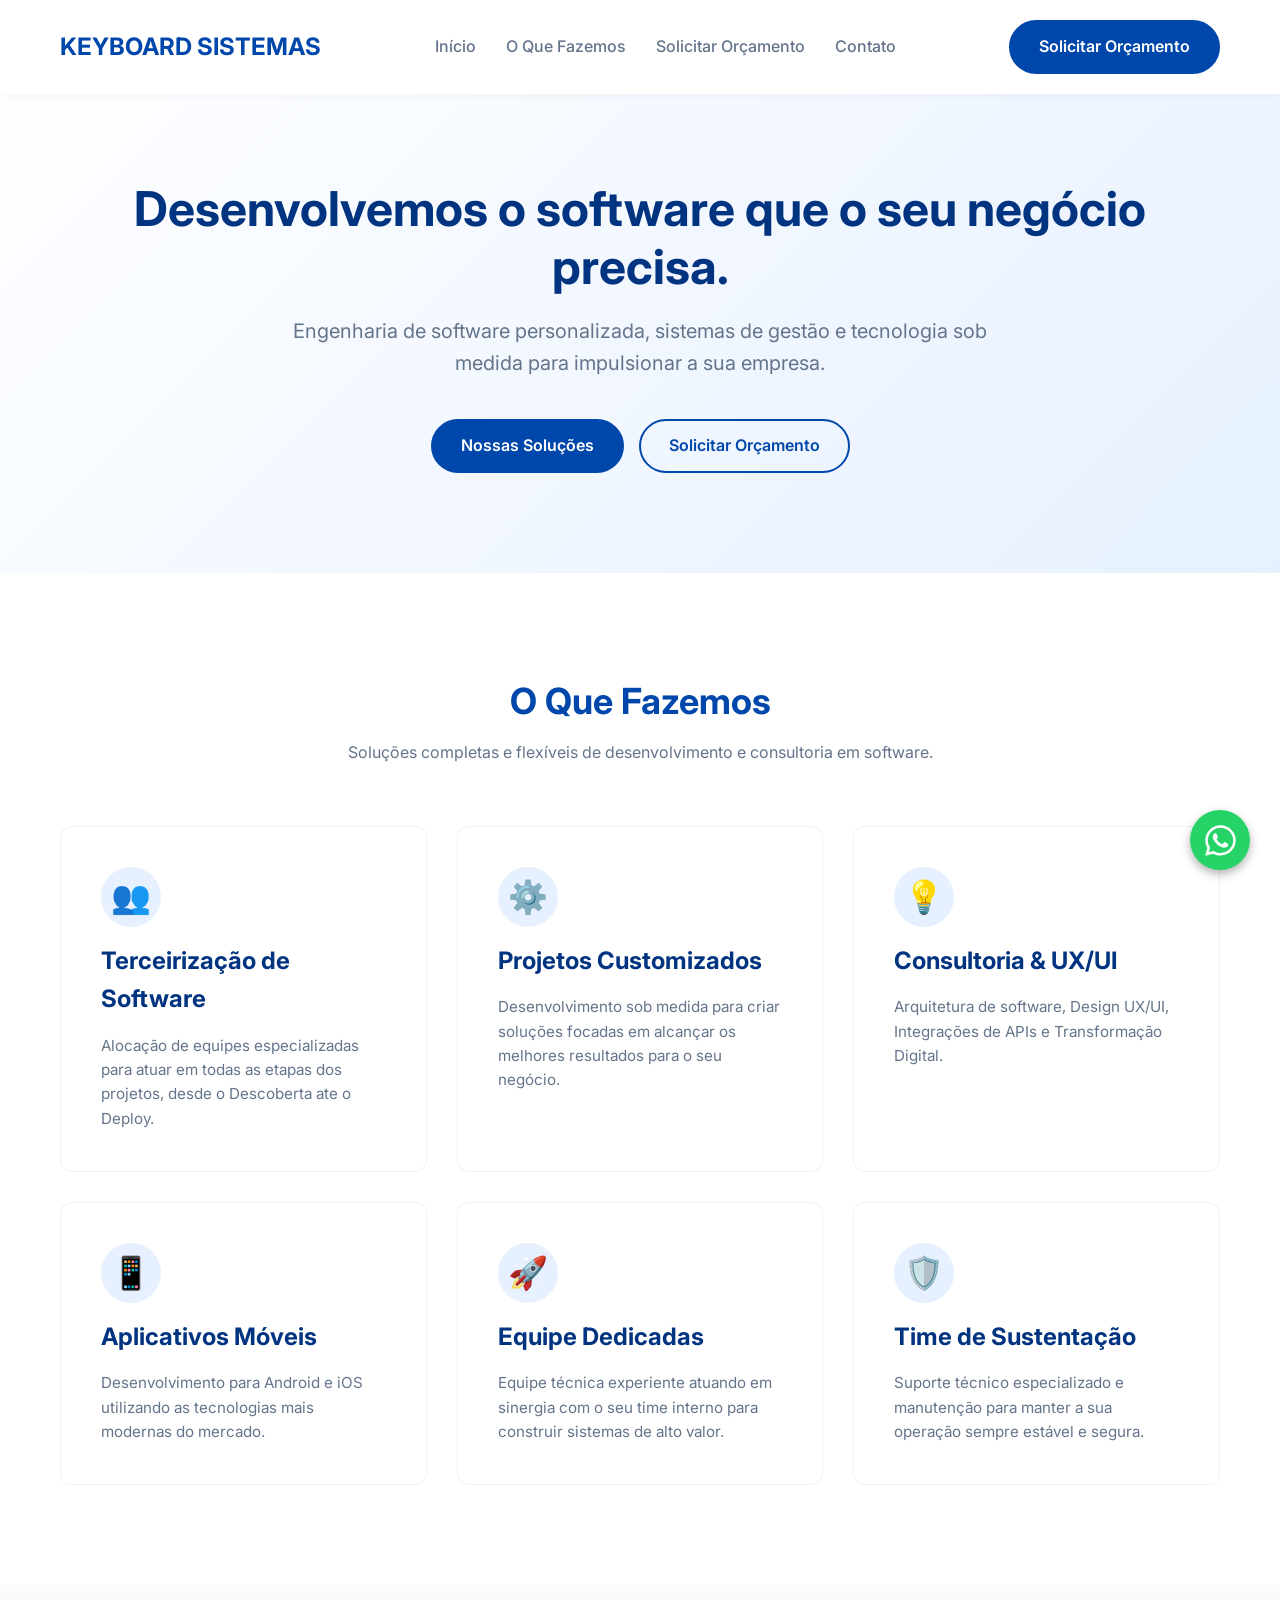
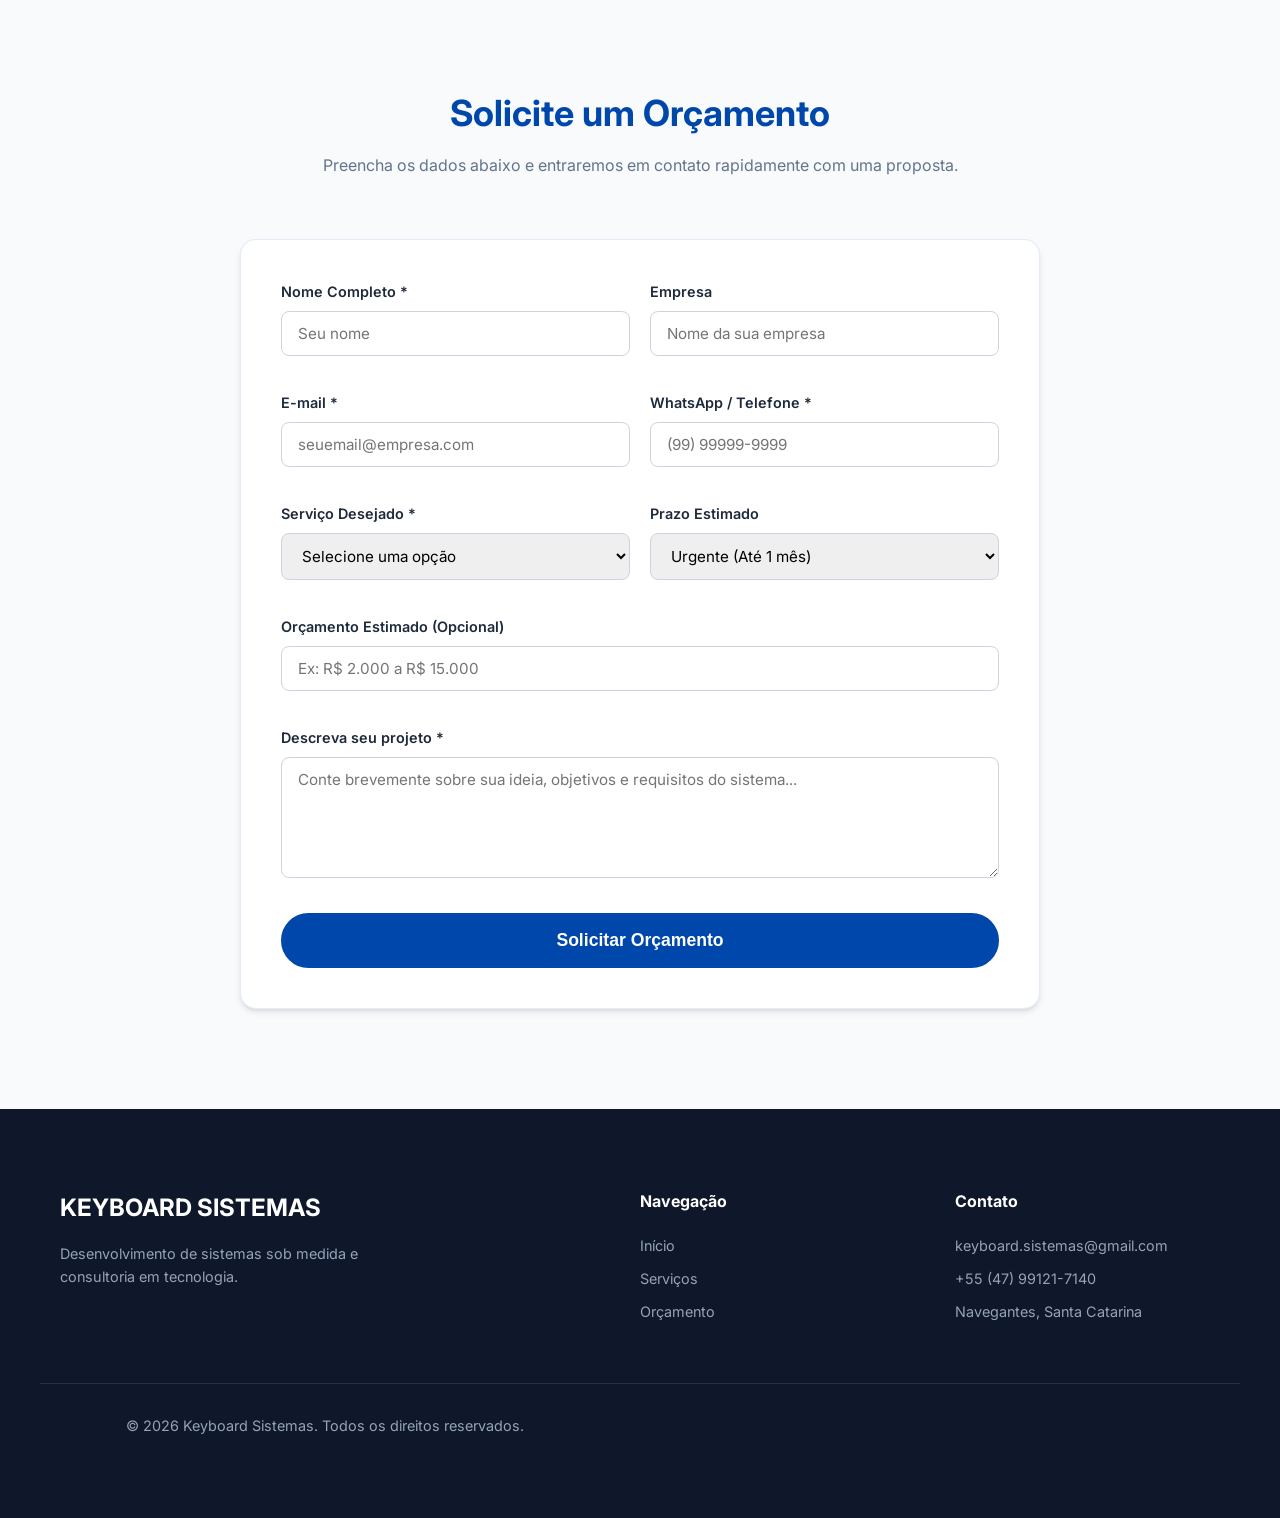
==== commit d573614f: "Update index.html" ====
--- a/index.html
+++ b/index.html
@@ -81,6 +81,38 @@
             nav { display: none; }
             footer .container { grid-template-columns: 1fr; gap: 30px; text-align: center; }
         }
+        /* --- BOTÃO FLUTUANTE DO WHATSAPP --- */
+.whatsapp-float {
+    position: fixed;
+    width: 60px;
+    height: 60px;
+    bottom: 30px;
+    right: 30px;
+    background-color: #25d366;
+    color: #FFF;
+    border-radius: 50px;
+    text-align: center;
+    font-size: 30px;
+    box-shadow: 0 4px 10px rgba(0, 0, 0, 0.3);
+    z-index: 9999;
+    display: flex;
+    align-items: center;
+    justify-content: center;
+    transition: all 0.3s ease;
+    text-decoration: none;
+}
+
+.whatsapp-float:hover {
+    background-color: #128c7e;
+    transform: scale(1.1);
+    box-shadow: 0 6px 14px rgba(0, 0, 0, 0.4);
+}
+
+.whatsapp-icon {
+    width: 35px;
+    height: 35px;
+    fill: #ffffff;
+}
     </style>
 </head>
 <body>
@@ -275,5 +307,16 @@
             submitBtn.style.opacity = '0.7';
         });
     </script>
+    <!-- BOTÃO FLUTUANTE WHATSAPP COM ÍCONE OFICIAL -->
+<a href="https://wa.me/5547991217140?text=Ol%C3%A1!%20Gostaria%20de%20saber%20mais%20sobre%20as%20solu%C3%A7%C3%B5es%20da%20Keyboard%20Sistemas." 
+   class="whatsapp-float" 
+   target="_blank" 
+   rel="noopener noreferrer"
+   aria-label="Falar pelo WhatsApp">
+    <!-- SVG do Ícone Oficial do WhatsApp -->
+    <svg class="whatsapp-icon" xmlns="http://www.w3.org/2000/svg" viewBox="0 0 448 512">
+        <path d="M380.9 97.1C339 55.1 283.2 32 223.9 32c-122.4 0-222 99.6-222 222 0 39.1 10.2 77.3 29.6 111L0 480l117.7-30.9c32.4 17.7 68.9 27 106.1 27h.1c122.3 0 224.1-99.6 224.1-222 0-59.3-25.2-115-67.1-157zm-157 341.6c-33.2 0-65.7-8.9-94-25.7l-6.7-4-69.8 18.3 18.6-68.1-4.4-7c-18.5-29.4-28.2-63.3-28.2-98.2 0-101.7 82.8-184.5 184.6-184.5 49.3 0 95.6 19.2 130.4 54.1 34.8 34.9 56.2 81.2 56.1 130.5 0 101.8-84.9 184.6-186.6 184.6zm101.2-138.2c-5.5-2.8-32.8-16.2-37.9-18-5.1-1.9-8.8-2.8-12.5 2.8-3.7 5.6-14.3 18-17.6 21.8-3.2 3.7-6.5 4.2-12 1.4-32.6-16.3-54-29.1-75.5-66-5.7-9.8 5.7-9.1 16.3-30.3 1.8-3.7.9-6.9-.5-9.7-1.4-2.8-12.5-30.1-17.1-41.2-4.5-10.8-9.1-9.3-12.5-9.5-3.2-.2-6.9-.2-10.6-.2-3.7 0-9.7 1.4-14.8 6.9-5.1 5.6-19.4 19-19.4 46.3 0 27.3 19.9 53.7 22.6 57.4 2.8 3.7 39.1 59.7 94.8 83.8 35.2 15.2 49 16.5 66.6 13.9 10.7-1.6 32.8-13.4 37.4-26.4 4.6-13 4.6-24.1 3.2-26.4-1.3-2.5-5-3.9-10.5-6.6z"/>
+    </svg>
+</a>
 </body>
 </html>
